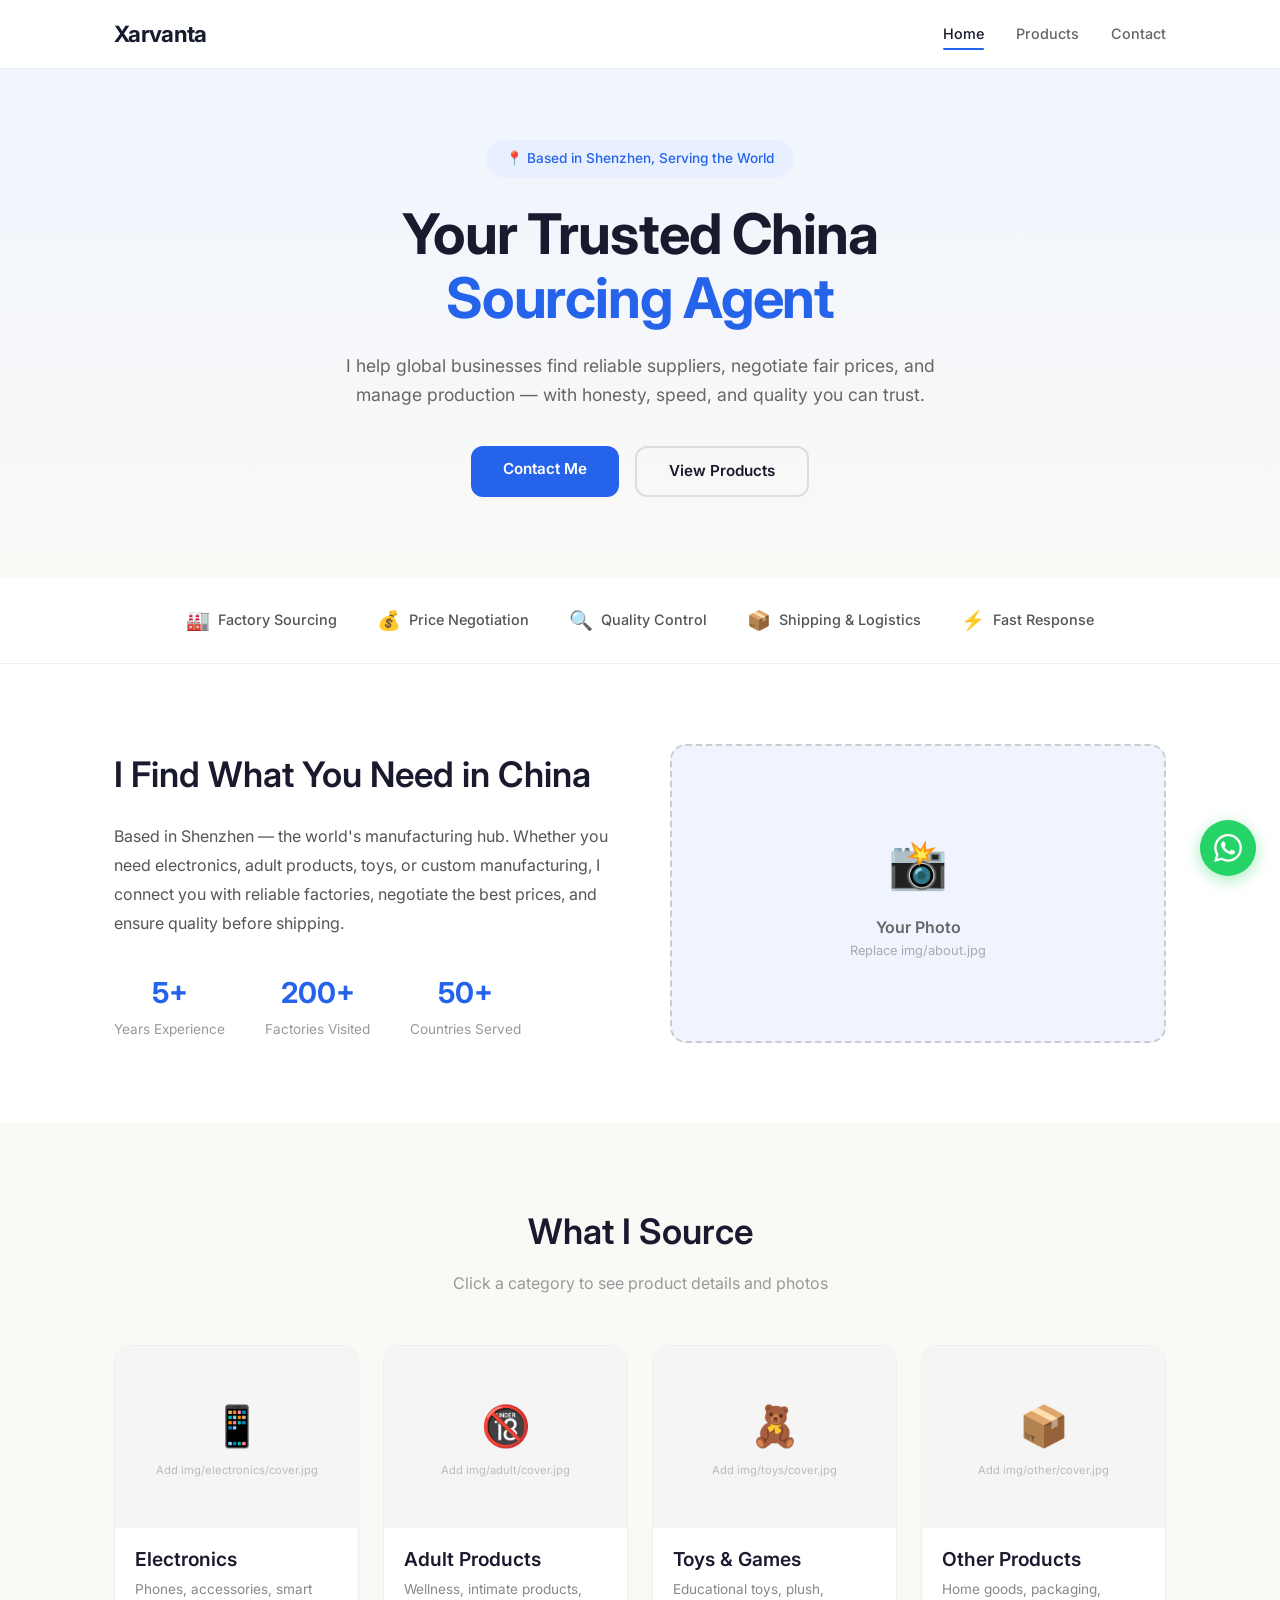
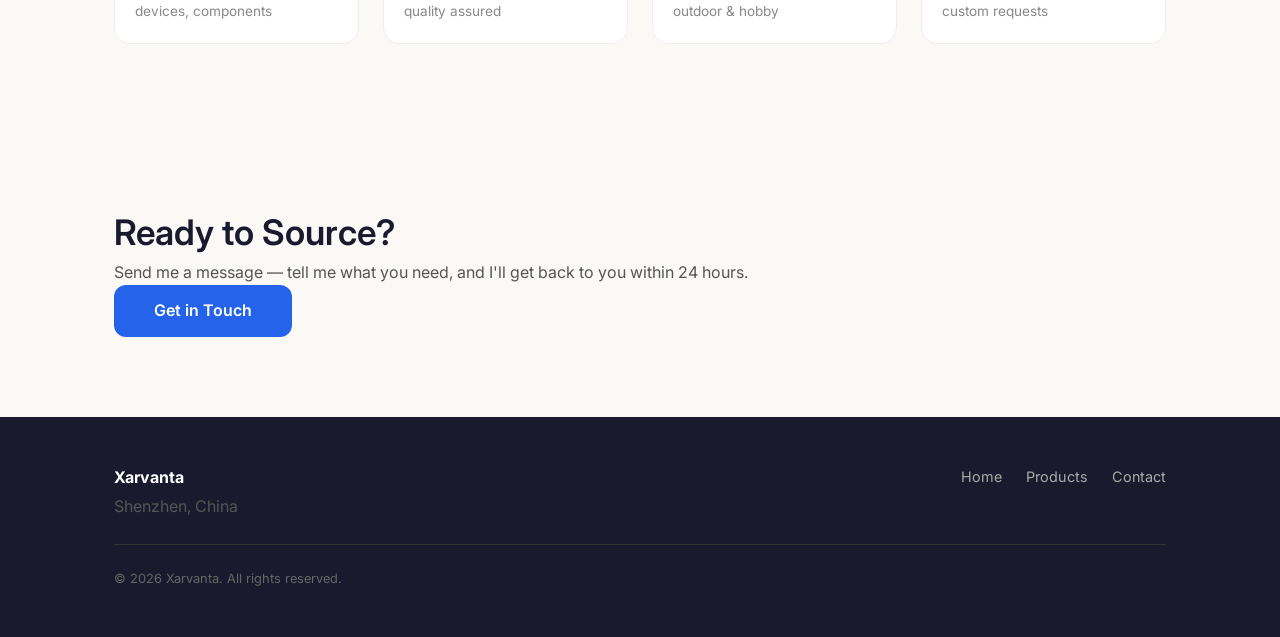
==== xarvanta-site/index.html @ 3a354d9e "Add files via upload" ====
<!DOCTYPE html>
<html lang="en">
<head>
  <meta charset="UTF-8" />
  <meta name="viewport" content="width=device-width, initial-scale=1.0" />
  <title>Xarvanta — China Sourcing Agent | Shenzhen</title>
  <meta name="description" content="Xarvanta — Your China sourcing agent based in Shenzhen. Find reliable suppliers, factories, and products worldwide. Electronics, adult products, toys & more." />
  <link rel="preconnect" href="https://fonts.googleapis.com" />
  <link rel="preconnect" href="https://fonts.gstatic.com" crossorigin />
  <link href="https://fonts.googleapis.com/css2?family=Inter:opsz,wght@14..32,300..700&display=swap" rel="stylesheet" />
  <link rel="stylesheet" href="css/style.css" />
  <link rel="icon" href="data:image/svg+xml,<svg xmlns='http://www.w3.org/2000/svg' viewBox='0 0 100 100'><text y='.9em' font-size='90'>🌏</text></svg>" />
</head>
<body>

  <!-- ========== NAVIGATION ========== -->
  <nav class="nav">
    <div class="container nav-inner">
      <a href="#" class="logo" data-page="home">Xarvanta</a>
      <div class="nav-links">
        <a href="#" data-page="home" class="active">Home</a>
        <a href="#" data-page="products">Products</a>
        <a href="#" data-page="contact">Contact</a>
      </div>
      <button class="hamburger" aria-label="Menu">
        <span></span><span></span><span></span>
      </button>
    </div>
  </nav>

  <!-- ========== PAGE: HOME ========== -->
  <section id="page-home" class="page active">

    <!-- Hero -->
    <section class="hero">
      <div class="container">
        <div class="hero-badge">📍 Based in Shenzhen, Serving the World</div>
        <h1>Your Trusted China<br /><span class="highlight">Sourcing Agent</span></h1>
        <p class="hero-sub">
          I help global businesses find reliable suppliers, negotiate fair prices, and manage production — with honesty, speed, and quality you can trust.
        </p>
        <div class="hero-cta">
          <a href="#" class="btn btn-primary" data-page="contact">Contact Me</a>
          <a href="#" class="btn btn-outline" data-page="products">View Products</a>
        </div>
      </div>
    </section>

    <!-- Trust Bar -->
    <section class="trust-bar">
      <div class="container">
        <div class="trust-item"><span class="trust-icon">🏭</span> Factory Sourcing</div>
        <div class="trust-item"><span class="trust-icon">💰</span> Price Negotiation</div>
        <div class="trust-item"><span class="trust-icon">🔍</span> Quality Control</div>
        <div class="trust-item"><span class="trust-icon">📦</span> Shipping & Logistics</div>
        <div class="trust-item"><span class="trust-icon">⚡</span> Fast Response</div>
      </div>
    </section>

    <!-- About -->
    <section class="section about-section">
      <div class="container">
        <div class="about-grid">
          <div class="about-text">
            <h2>I Find What You Need in China</h2>
            <p>Based in Shenzhen — the world's manufacturing hub. Whether you need electronics, adult products, toys, or custom manufacturing, I connect you with reliable factories, negotiate the best prices, and ensure quality before shipping.</p>
            <div class="about-stats">
              <div class="about-stat"><span class="stat-num">5+</span><span class="stat-label">Years Experience</span></div>
              <div class="about-stat"><span class="stat-num">200+</span><span class="stat-label">Factories Visited</span></div>
              <div class="about-stat"><span class="stat-num">50+</span><span class="stat-label">Countries Served</span></div>
            </div>
          </div>
          <div class="about-img">
            <div class="about-img-placeholder" id="about-photo">
              <span>📸</span>
              <p>Your Photo</p>
              <small>Replace img/about.jpg</small>
            </div>
          </div>
        </div>
      </div>
    </section>

    <!-- Home Products Preview -->
    <section class="section preview-section">
      <div class="container">
        <h2 class="section-title">What I Source</h2>
        <p class="section-sub">Click a category to see product details and photos</p>
        <div class="product-grid">
          <a href="#" class="product-card" data-product="electronics" data-page="product-detail">
            <div class="product-card-img">
              <img src="img/electronics/cover.jpg" alt="Electronics" class="product-photo" onerror="this.style.display='none';this.nextElementSibling.style.display='flex'">
              <div class="product-emoji-fallback"><span>📱</span><small>Add img/electronics/cover.jpg</small></div>
            </div>
            <h3>Electronics</h3>
            <p>Phones, accessories, smart devices, components</p>
          </a>
          <a href="#" class="product-card" data-product="adult" data-page="product-detail">
            <div class="product-card-img">
              <img src="img/adult/cover.jpg" alt="Adult Products" class="product-photo" onerror="this.style.display='none';this.nextElementSibling.style.display='flex'">
              <div class="product-emoji-fallback"><span>🔞</span><small>Add img/adult/cover.jpg</small></div>
            </div>
            <h3>Adult Products</h3>
            <p>Wellness, intimate products, quality assured</p>
          </a>
          <a href="#" class="product-card" data-product="toys" data-page="product-detail">
            <div class="product-card-img">
              <img src="img/toys/cover.jpg" alt="Toys & Games" class="product-photo" onerror="this.style.display='none';this.nextElementSibling.style.display='flex'">
              <div class="product-emoji-fallback"><span>🧸</span><small>Add img/toys/cover.jpg</small></div>
            </div>
            <h3>Toys &amp; Games</h3>
            <p>Educational toys, plush, outdoor &amp; hobby</p>
          </a>
          <a href="#" class="product-card" data-product="other" data-page="product-detail">
            <div class="product-card-img">
              <img src="img/other/cover.jpg" alt="Other Products" class="product-photo" onerror="this.style.display='none';this.nextElementSibling.style.display='flex'">
              <div class="product-emoji-fallback"><span>📦</span><small>Add img/other/cover.jpg</small></div>
            </div>
            <h3>Other Products</h3>
            <p>Home goods, packaging, custom requests</p>
          </a>
        </div>
      </div>
    </section>

    <!-- CTA -->
    <section class="section cta-section">
      <div class="container">
        <h2>Ready to Source?</h2>
        <p>Send me a message — tell me what you need, and I'll get back to you within 24 hours.</p>
        <a href="#" class="btn btn-primary btn-lg" data-page="contact">Get in Touch</a>
      </div>
    </section>

  </section>

  <!-- ========== PAGE: PRODUCTS ========== -->
  <section id="page-products" class="page">
    <div class="container" style="padding-top:120px;">
      <h1 class="page-title">Product Categories</h1>
      <p class="page-sub">Click any category to browse products and photos</p>
      <div class="product-grid product-grid-full">
        <a href="#" class="product-card" data-product="electronics" data-page="product-detail">
          <div class="product-card-img">
            <img src="img/electronics/cover.jpg" alt="Electronics" class="product-photo" onerror="this.style.display='none';this.nextElementSibling.style.display='flex'">
            <div class="product-emoji-fallback"><span>📱</span><small>Add img/electronics/cover.jpg</small></div>
          </div>
          <h3>Electronics</h3>
          <p>Smartphones, accessories, earphones, chargers, smart home devices, PC components — Shenzhen's specialty.</p>
        </a>
        <a href="#" class="product-card" data-product="adult" data-page="product-detail">
          <div class="product-card-img">
            <img src="img/adult/cover.jpg" alt="Adult Products" class="product-photo" onerror="this.style.display='none';this.nextElementSibling.style.display='flex'">
            <div class="product-emoji-fallback"><span>🔞</span><small>Add img/adult/cover.jpg</small></div>
          </div>
          <h3>Adult Products</h3>
          <p>Adult wellness, intimate products, accessories. Discreet sourcing with quality materials.</p>
        </a>
        <a href="#" class="product-card" data-product="toys" data-page="product-detail">
          <div class="product-card-img">
            <img src="img/toys/cover.jpg" alt="Toys & Games" class="product-photo" onerror="this.style.display='none';this.nextElementSibling.style.display='flex'">
            <div class="product-emoji-fallback"><span>🧸</span><small>Add img/toys/cover.jpg</small></div>
          </div>
          <h3>Toys &amp; Games</h3>
          <p>Educational toys, plush, RC toys, board games, outdoor games.</p>
        </a>
        <a href="#" class="product-card" data-product="other" data-page="product-detail">
          <div class="product-card-img">
            <img src="img/other/cover.jpg" alt="Other Products" class="product-photo" onerror="this.style.display='none';this.nextElementSibling.style.display='flex'">
            <div class="product-emoji-fallback"><span>📦</span><small>Add img/other/cover.jpg</small></div>
          </div>
          <h3>Other Products</h3>
          <p>Home goods, packaging, promotional items, custom manufacturing.</p>
        </a>
      </div>
    </div>
  </section>

  <!-- ========== PAGE: PRODUCT DETAIL ========== -->
  <section id="page-product-detail" class="page">
    <div class="container" style="padding-top:120px;">
      <a href="#" class="back-link" data-page="products">← Back to Categories</a>
      <div id="product-detail-content"></div>
    </div>
  </section>

  <!-- ========== PAGE: CONTACT ========== -->
  <section id="page-contact" class="page">
    <div class="container" style="padding-top:120px;">
      <h1 class="page-title">Contact Me</h1>
      <p class="page-sub">Let's talk about your sourcing needs. I respond within a few hours.</p>

      <div class="contact-layout">
        <div class="contact-sidebar">
          <div class="contact-card">
            <h3>My Contact</h3>
            <div class="contact-item">
              <span class="c-label">📧 Email</span>
              <a href="mailto:trade@xarvanta.com" class="c-value">trade@xarvanta.com</a>
            </div>
            <div class="contact-item">
              <span class="c-label">💬 WhatsApp</span>
              <a href="https://wa.me/85255894516" target="_blank" class="c-value">+852 5589 4516</a>
            </div>
            <div class="contact-item">
              <span class="c-label">💬 WeChat</span>
              <span class="c-value">xarvanta</span>
            </div>
            <div class="contact-item">
              <span class="c-label">📍 Location</span>
              <span class="c-value">Shenzhen, China</span>
            </div>
            <div class="contact-buttons">
              <a href="https://wa.me/85255894516" target="_blank" class="btn btn-whatsapp">💬 WhatsApp Me</a>
              <a href="mailto:trade@xarvanta.com" class="btn btn-outline">📧 Send Email</a>
            </div>
          </div>
        </div>

        <div class="contact-form-wrap">
          <h3>Send Me a Message</h3>
          <form id="contact-form" class="contact-form" action="https://formspree.io/f/your-form-id" method="POST">
            <input type="text" name="name" placeholder="Your Name *" required />
            <input type="email" name="email" placeholder="Your Email *" required />
            <input type="text" name="phone" placeholder="Phone / WhatsApp (optional)" />
            <input type="text" name="company" placeholder="Company (optional)" />
            <select name="category">
              <option value="">I'm looking for...</option>
              <option>Electronics</option>
              <option>Adult Products</option>
              <option>Toys &amp; Games</option>
              <option>Other Products</option>
              <option>General Sourcing</option>
            </select>
            <textarea name="message" rows="5" placeholder="Describe what you need — product, quantity, target price, any specific requirements... *" required></textarea>
            <button type="submit" class="btn btn-primary btn-submit">Send Message</button>
          </form>
          <p class="form-note">* Required fields. I'll get back to you within 24 hours.</p>
        </div>
      </div>
    </div>
  </section>

  <!-- ========== WHATSAPP FLOAT ========== -->
  <a href="https://wa.me/85255894516" target="_blank" class="whatsapp-float" aria-label="Chat on WhatsApp">
    <svg viewBox="0 0 24 24" width="28" height="28" fill="white">
      <path d="M17.472 14.382c-.297-.149-1.758-.867-2.03-.967-.273-.099-.471-.148-.67.15-.197.297-.767.966-.94 1.164-.173.199-.347.223-.644.075-.297-.15-1.255-.463-2.39-1.475-.883-.788-1.48-1.761-1.653-2.059-.173-.297-.018-.458.13-.606.134-.133.298-.347.446-.52.149-.174.198-.298.298-.497.099-.198.05-.371-.025-.52-.075-.149-.669-1.612-.916-2.207-.242-.579-.487-.5-.669-.51-.173-.008-.371-.01-.57-.01-.198 0-.52.074-.792.372-.272.297-1.04 1.016-1.04 2.479 0 1.462 1.065 2.875 1.213 3.074.149.198 2.096 3.2 5.077 4.487.709.306 1.262.489 1.694.625.712.227 1.36.195 1.871.118.571-.085 1.758-.719 2.006-1.413.248-.694.248-1.289.173-1.413-.074-.124-.272-.198-.57-.347m-5.421 7.403h-.004a9.87 9.87 0 01-5.031-1.378l-.361-.214-3.741.982.998-3.648-.235-.374a9.86 9.86 0 01-1.51-5.26c.001-5.45 4.436-9.884 9.888-9.884 2.64 0 5.122 1.03 6.988 2.898a9.825 9.825 0 012.893 6.994c-.003 5.45-4.437 9.884-9.885 9.884m8.413-18.297A11.815 11.815 0 0012.05 0C5.495 0 .16 5.335.157 11.892c0 2.096.547 4.142 1.588 5.945L.057 24l6.305-1.654a11.882 11.882 0 005.683 1.448h.005c6.554 0 11.89-5.335 11.893-11.893a11.821 11.821 0 00-3.48-8.413z"/>
    </svg>
  </a>

  <!-- ========== FOOTER ========== -->
  <footer class="footer">
    <div class="container">
      <div class="footer-inner">
        <div>
          <h4>Xarvanta</h4>
          <p>Shenzhen, China</p>
        </div>
        <div class="footer-links">
          <a href="#" data-page="home">Home</a>
          <a href="#" data-page="products">Products</a>
          <a href="#" data-page="contact">Contact</a>
        </div>
      </div>
      <p class="footer-copy">&copy; 2026 Xarvanta. All rights reserved.</p>
    </div>
  </footer>

  <script src="js/products.js"></script>
  <script src="js/app.js"></script>
</body>
</html>
---- xarvanta-site/css/style.css ----
/* ========== Reset & Base ========== */
*, *::before, *::after { box-sizing: border-box; margin: 0; padding: 0; }
html { scroll-behavior: smooth; }
body {
  font-family: 'Inter', -apple-system, BlinkMacSystemFont, sans-serif;
  color: #1a1a2e;
  background: #faf9f6;
  line-height: 1.6;
  -webkit-font-smoothing: antialiased;
}
img { max-width: 100%; display: block; }
a { text-decoration: none; color: inherit; }
.container { max-width: 1100px; margin: 0 auto; padding: 0 24px; }

/* ========== Typography ========== */
h1 { font-size: clamp(2.2rem, 5vw, 3.5rem); font-weight: 700; line-height: 1.15; letter-spacing: -0.02em; }
h2 { font-size: clamp(1.6rem, 3vw, 2.2rem); font-weight: 600; }
h3 { font-size: 1.2rem; font-weight: 600; }
p { color: #555; }
.highlight { color: #2563eb; }

/* ========== Navigation ========== */
.nav {
  position: fixed; top: 0; left: 0; right: 0; z-index: 100;
  background: rgba(255,255,255,0.92);
  backdrop-filter: blur(12px);
  -webkit-backdrop-filter: blur(12px);
  border-bottom: 1px solid #eee;
}
.nav-inner {
  display: flex; align-items: center; justify-content: space-between;
  height: 68px;
}
.logo { font-weight: 700; font-size: 1.4rem; letter-spacing: -0.03em; }
.nav-links { display: flex; gap: 32px; }
.nav-links a {
  font-size: 0.9rem; font-weight: 500; color: #666;
  transition: color 0.2s; position: relative;
}
.nav-links a:hover, .nav-links a.active { color: #1a1a2e; }
.nav-links a.active::after {
  content: ''; position: absolute; bottom: -4px; left: 0; right: 0;
  height: 2px; background: #2563eb; border-radius: 2px;
}
.hamburger {
  display: none; flex-direction: column; gap: 5px;
  background: none; border: none; cursor: pointer; padding: 4px;
}
.hamburger span { display: block; width: 24px; height: 2px; background: #1a1a2e; border-radius: 2px; }

/* ========== Page System ========== */
.page { display: none; }
.page.active { display: block; }

/* ========== Hero ========== */
.hero {
  padding: 140px 0 80px;
  text-align: center;
  background: linear-gradient(180deg, #eef4ff 0%, #faf9f6 100%);
}
.hero-badge {
  display: inline-block;
  background: #e8f0ff; color: #2563eb;
  font-size: 0.85rem; font-weight: 500;
  padding: 8px 20px; border-radius: 100px;
  margin-bottom: 24px;
}
.hero h1 { margin-bottom: 20px; }
.hero-sub {
  font-size: 1.1rem; max-width: 600px; margin: 0 auto 36px;
  color: #666; line-height: 1.7;
}
.hero-cta { display: flex; gap: 16px; justify-content: center; flex-wrap: wrap; }

/* ========== Buttons ========== */
.btn {
  display: inline-block; padding: 14px 32px; border-radius: 12px;
  font-size: 0.95rem; font-weight: 600;
  transition: all 0.2s; cursor: pointer; border: none; text-align: center;
  line-height: 1.2;
}
.btn-primary { background: #2563eb; color: #fff; }
.btn-primary:hover { background: #1d4ed8; transform: translateY(-1px); box-shadow: 0 4px 16px rgba(37,99,235,0.3); }
.btn-outline { background: transparent; color: #1a1a2e; border: 2px solid #ddd; }
.btn-outline:hover { border-color: #2563eb; color: #2563eb; }
.btn-lg { padding: 16px 40px; font-size: 1rem; }
.btn-whatsapp { background: #25D366; color: #fff; }
.btn-whatsapp:hover { background: #1ebe5a; transform: translateY(-1px); box-shadow: 0 4px 16px rgba(37,211,102,0.3); }

/* ========== Trust Bar ========== */
.trust-bar { padding: 28px 0; background: #fff; border-bottom: 1px solid #eee; }
.trust-bar .container { display: flex; justify-content: center; gap: 40px; flex-wrap: wrap; }
.trust-item { display: flex; align-items: center; gap: 8px; font-size: 0.9rem; font-weight: 500; color: #555; }
.trust-icon { font-size: 1.2rem; }

/* ========== Sections ========== */
.section { padding: 80px 0; }
.section-title { text-align: center; margin-bottom: 12px; }
.section-sub { text-align: center; color: #999; margin-bottom: 48px; }
.page-title { font-size: clamp(2rem, 4vw, 2.8rem); margin-bottom: 12px; }
.page-sub { color: #666; font-size: 1.1rem; margin-bottom: 48px; }

/* ========== About Section ========== */
.about-section { background: #fff; }
.about-grid { display: grid; grid-template-columns: 1fr 1fr; gap: 60px; align-items: center; }
.about-text h2 { margin-bottom: 20px; }
.about-text p { margin-bottom: 32px; color: #555; line-height: 1.8; }
.about-stats { display: flex; gap: 40px; }
.about-stat { text-align: center; }
.stat-num { display: block; font-size: 1.8rem; font-weight: 700; color: #2563eb; }
.stat-label { font-size: 0.85rem; color: #999; }
.about-img-placeholder {
  background: #f0f4ff; border-radius: 16px;
  display: flex; flex-direction: column; align-items: center; justify-content: center;
  padding: 80px 40px; text-align: center; border: 2px dashed #ccc;
}
.about-img-placeholder span { font-size: 48px; margin-bottom: 12px; }
.about-img-placeholder p { font-weight: 600; color: #666; }
.about-img-placeholder small { color: #aaa; font-size: 0.8rem; }

/* ========== Product Grid ========== */
.product-grid { display: grid; grid-template-columns: repeat(4, 1fr); gap: 24px; }
.product-card {
  background: #fff; border-radius: 16px; overflow: hidden;
  border: 1px solid #eee;
  transition: transform 0.2s, box-shadow 0.2s;
  display: block; cursor: pointer;
}
.product-card:hover { transform: translateY(-4px); box-shadow: 0 8px 32px rgba(0,0,0,0.07); }
.product-card-img {
  aspect-ratio: 4/3; display: flex; align-items: center; justify-content: center;
  position: relative; overflow: hidden; background: #f5f5f5;
}
.product-card-img img.product-photo {
  width: 100%; height: 100%; object-fit: cover; position: absolute; inset: 0;
}
.product-emoji-fallback {
  display: flex; flex-direction: column; align-items: center; gap: 4px; text-align: center;
}
.product-emoji-fallback span { font-size: 40px; }
.product-emoji-fallback small { color: #bbb; font-size: 0.7rem; }
.product-card h3 { padding: 16px 20px 4px; }
.product-card p { padding: 0 20px 20px; font-size: 0.85rem; color: #888; }

/* ========== Product Detail ========== */
.product-detail { display: grid; grid-template-columns: 1fr 1fr; gap: 48px; margin-top: 24px; }
.back-link { display: inline-block; color: #2563eb; font-size: 0.95rem; margin-bottom: 16px; }
.back-link:hover { text-decoration: underline; }

/* Gallery */
.gallery-container { width: 100%; }
.gallery-main {
  position: relative; border-radius: 16px; overflow: hidden;
  background: #f5f5f5; aspect-ratio: 4/3;
}
.gallery-main img#gallery-img {
  width: 100%; height: 100%; object-fit: cover;
  transition: opacity 0.3s;
}
.gallery-nav {
  position: absolute; top: 50%; transform: translateY(-50%);
  background: rgba(255,255,255,0.9); border: none;
  width: 44px; height: 44px; border-radius: 50%;
  font-size: 1.8rem; cursor: pointer; color: #333;
  display: flex; align-items: center; justify-content: center;
  transition: all 0.2s; z-index: 2; box-shadow: 0 2px 8px rgba(0,0,0,0.15);
}
.gallery-nav:hover { background: #fff; transform: translateY(-50%) scale(1.1); }
.gallery-prev { left: 12px; }
.gallery-next { right: 12px; }
.gallery-dots { display: flex; gap: 8px; justify-content: center; margin-top: 16px; }
.gallery-dot {
  width: 10px; height: 10px; border-radius: 50%;
  background: #ddd; cursor: pointer; transition: all 0.2s;
}
.gallery-dot.active { background: #2563eb; transform: scale(1.3); }
.gallery-placeholder {
  display: flex; flex-direction: column; align-items: center; justify-content: center;
  height: 100%; gap: 8px;
}
.gallery-placeholder span { font-size: 48px; }
.gallery-placeholder p { color: #999; font-weight: 500; }
.gallery-placeholder small { color: #bbb; font-size: 0.8rem; }
.gallery-placeholder code { background: #eee; padding: 2px 8px; border-radius: 4px; }

/* Detail Info */
.product-detail-info { display: flex; flex-direction: column; justify-content: center; }
.product-detail-info h2 { font-size: 1.8rem; margin-bottom: 16px; }
.pd-desc { line-height: 1.8; margin-bottom: 20px; }
.product-detail-info h4 { margin-bottom: 12px; font-size: 1rem; color: #333; }
.pd-features {
  list-style: none; display: grid; grid-template-columns: 1fr 1fr; gap: 8px; margin-bottom: 32px;
}
.pd-features li { font-size: 0.9rem; color: #555; padding-left: 20px; position: relative; }
.pd-features li::before { content: '✅'; position: absolute; left: 0; }
.pd-cta { background: #f0f4ff; padding: 20px; border-radius: 12px; }
.pd-cta p { margin-bottom: 16px; font-weight: 500; color: #333; }
.pd-cta .btn { margin-right: 12px; margin-bottom: 8px; }

/* ========== Contact ========== */
.contact-layout { display: grid; grid-template-columns: 1fr 1.5fr; gap: 48px; align-items: start; }
.contact-card {
  background: #fff; border: 1px solid #eee; border-radius: 16px;
  padding: 32px; position: sticky; top: 100px;
}
.contact-card h3 { margin-bottom: 24px; }
.contact-item { margin-bottom: 20px; }
.c-label { display: block; font-size: 0.8rem; color: #999; text-transform: uppercase; letter-spacing: 0.05em; margin-bottom: 4px; }
.c-value { font-size: 1.05rem; font-weight: 500; color: #1a1a2e; }
.c-value a { color: #2563eb; }
.c-value a:hover { text-decoration: underline; }
.contact-buttons { display: flex; flex-direction: column; gap: 10px; margin-top: 8px; }
.contact-buttons .btn { padding: 12px 24px; font-size: 0.9rem; }
.contact-form-wrap h3 { margin-bottom: 24px; }
.contact-form { display: flex; flex-direction: column; gap: 14px; }
.contact-form input, .contact-form select, .contact-form textarea {
  width: 100%; padding: 14px 16px; border: 1px solid #ddd; border-radius: 12px;
  font-family: inherit; font-size: 0.95rem;
  background: #fff; transition: border-color 0.2s;
}
.contact-form input:focus, .contact-form select:focus, .contact-form textarea:focus {
  outline: none; border-color: #2563eb;
}
.btn-submit { width: 100%; }
.form-note { font-size: 0.8rem; color: #aaa; margin-top: 8px; }

/* ========== WhatsApp Float ========== */
.whatsapp-float {
  position: fixed; bottom: 24px; right: 24px; z-index: 999;
  background: #25D366; width: 56px; height: 56px; border-radius: 50%;
  display: flex; align-items: center; justify-content: center;
  box-shadow: 0 4px 16px rgba(37,211,102,0.4);
  transition: transform 0.2s, box-shadow 0.2s;
}
.whatsapp-float:hover { transform: scale(1.1); box-shadow: 0 6px 24px rgba(37,211,102,0.5); }

/* ========== Footer ========== */
.footer { padding: 48px 0; background: #1a1a2e; color: #aaa; }
.footer-inner { display: flex; justify-content: space-between; align-items: flex-start; margin-bottom: 24px; }
.footer h4 { color: #fff; margin-bottom: 4px; }
.footer-links { display: flex; gap: 24px; }
.footer-links a { color: #aaa; font-size: 0.9rem; transition: color 0.2s; }
.footer-links a:hover { color: #fff; }
.footer-copy { font-size: 0.8rem; color: #666; border-top: 1px solid #333; padding-top: 24px; }

/* ========== Responsive ========== */
@media (max-width: 768px) {
  .nav-links {
    display: none; position: absolute; top: 68px; left: 0; right: 0;
    background: #fff; flex-direction: column; padding: 16px 24px;
    gap: 16px; border-bottom: 1px solid #eee;
    box-shadow: 0 4px 20px rgba(0,0,0,0.06);
  }
  .nav-links.open { display: flex; }
  .hamburger { display: flex; }
  .hero { padding: 100px 0 60px; }
  .section { padding: 48px 0; }
  .about-grid { grid-template-columns: 1fr; gap: 32px; }
  .about-stats { justify-content: center; }
  .product-grid { grid-template-columns: 1fr 1fr; }
  .product-detail { grid-template-columns: 1fr; }
  .contact-layout { grid-template-columns: 1fr; }
  .contact-card { position: static; }
  .pd-features { grid-template-columns: 1fr; }
  .trust-bar .container { gap: 16px; }
}
@media (max-width: 480px) {
  .product-grid { grid-template-columns: 1fr; }
  .about-stats { flex-direction: column; gap: 16px; }
  .contact-buttons .btn { width: 100%; }
}
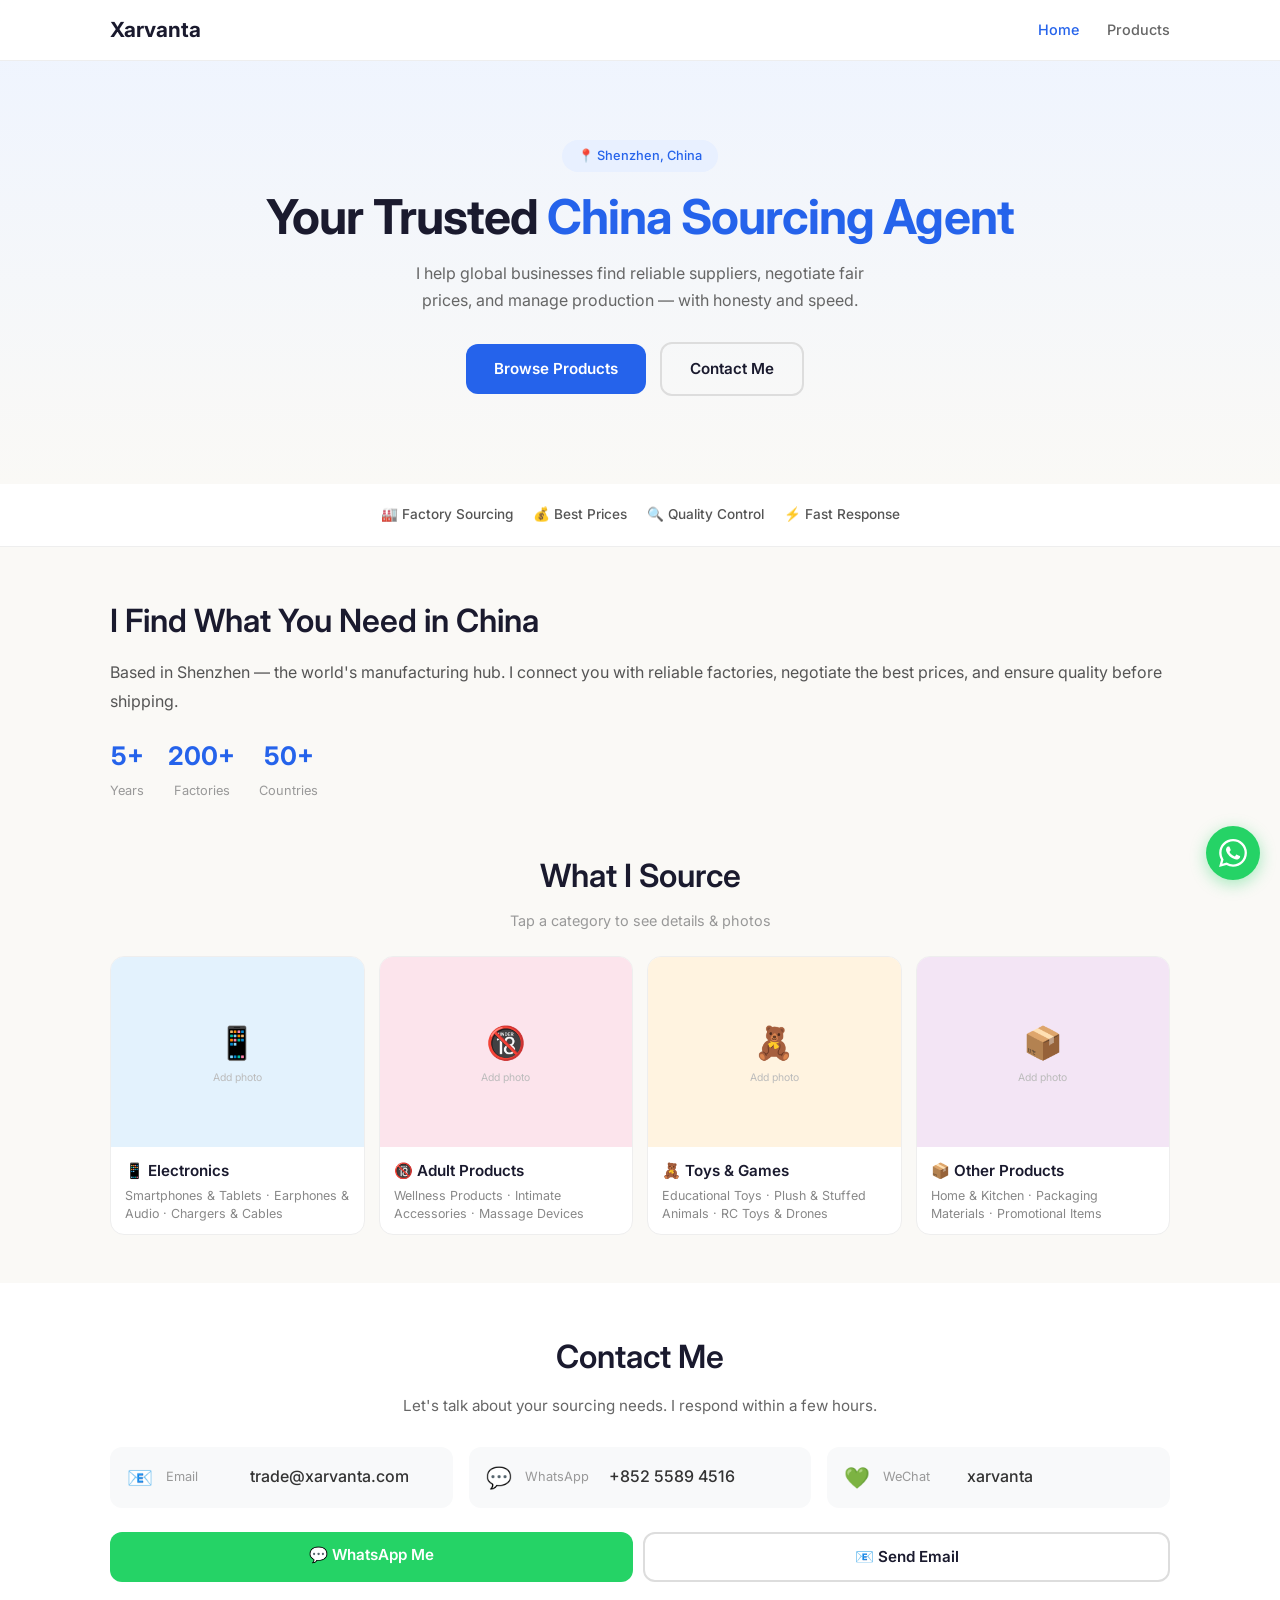
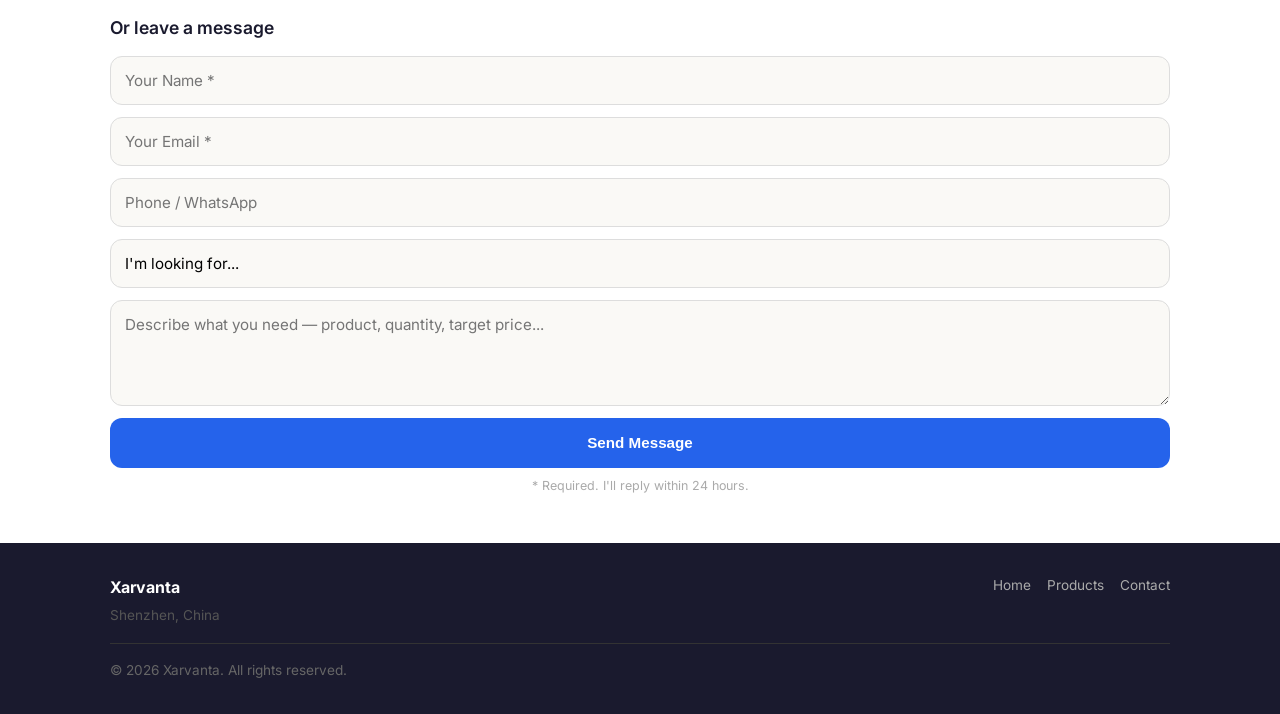
==== commit 73d9ee87: "Add files via upload" ====
--- a/xarvanta-site/index.html
+++ b/xarvanta-site/index.html
@@ -2,27 +2,32 @@
 <html lang="en">
 <head>
   <meta charset="UTF-8" />
-  <meta name="viewport" content="width=device-width, initial-scale=1.0" />
+  <meta name="viewport" content="width=device-width, initial-scale=1.0, maximum-scale=1.0, user-scalable=no" />
   <title>Xarvanta — China Sourcing Agent | Shenzhen</title>
-  <meta name="description" content="Xarvanta — Your China sourcing agent based in Shenzhen. Find reliable suppliers, factories, and products worldwide. Electronics, adult products, toys & more." />
+  <meta name="description" content="Xarvanta — Your China sourcing agent based in Shenzhen. Find reliable suppliers, factories, and products worldwide." />
   <link rel="preconnect" href="https://fonts.googleapis.com" />
   <link rel="preconnect" href="https://fonts.gstatic.com" crossorigin />
-  <link href="https://fonts.googleapis.com/css2?family=Inter:opsz,wght@14..32,300..700&display=swap" rel="stylesheet" />
+  <link href="https://fonts.googleapis.com/css2?family=Inter:opsz,wght@14..32,400..700&display=swap" rel="stylesheet" />
   <link rel="stylesheet" href="css/style.css" />
-  <link rel="icon" href="data:image/svg+xml,<svg xmlns='http://www.w3.org/2000/svg' viewBox='0 0 100 100'><text y='.9em' font-size='90'>🌏</text></svg>" />
+  <style>
+    /* Quick mobile fixes */
+    .product-card-img img.product-photo { width:100%; height:100%; object-fit:cover; position:absolute; inset:0; }
+    .gallery-main img#gallery-img { width:100%; height:100%; object-fit:contain; background:#f5f5f5; }
+    .contact-section .btn, .contact-buttons .btn { -webkit-tap-highlight-color:transparent; }
+    .whatsapp-float { -webkit-tap-highlight-color:transparent; }
+  </style>
 </head>
 <body>
 
   <!-- ========== NAVIGATION ========== -->
-  <nav class="nav">
+  <nav class="nav" id="navbar">
     <div class="container nav-inner">
       <a href="#" class="logo" data-page="home">Xarvanta</a>
-      <div class="nav-links">
+      <div class="nav-links" id="navLinks">
         <a href="#" data-page="home" class="active">Home</a>
         <a href="#" data-page="products">Products</a>
-        <a href="#" data-page="contact">Contact</a>
       </div>
-      <button class="hamburger" aria-label="Menu">
+      <button class="hamburger" id="hamburger" aria-label="Menu">
         <span></span><span></span><span></span>
       </button>
     </div>
@@ -34,196 +39,85 @@
     <!-- Hero -->
     <section class="hero">
       <div class="container">
-        <div class="hero-badge">📍 Based in Shenzhen, Serving the World</div>
-        <h1>Your Trusted China<br /><span class="highlight">Sourcing Agent</span></h1>
+        <div class="hero-badge">📍 Shenzhen, China</div>
+        <h1>Your Trusted <span class="highlight">China Sourcing Agent</span></h1>
         <p class="hero-sub">
-          I help global businesses find reliable suppliers, negotiate fair prices, and manage production — with honesty, speed, and quality you can trust.
+          I help global businesses find reliable suppliers, negotiate fair prices, and manage production — with honesty and speed.
         </p>
-        <div class="hero-cta">
-          <a href="#" class="btn btn-primary" data-page="contact">Contact Me</a>
-          <a href="#" class="btn btn-outline" data-page="products">View Products</a>
-        </div>
+        <a href="#" class="btn btn-primary btn-lg" data-page="products">Browse Products</a>
+        <a href="#contact-section" class="btn btn-outline btn-lg" onclick="document.getElementById('contact-section').scrollIntoView({behavior:'smooth'})">Contact Me</a>
       </div>
     </section>
 
     <!-- Trust Bar -->
     <section class="trust-bar">
       <div class="container">
-        <div class="trust-item"><span class="trust-icon">🏭</span> Factory Sourcing</div>
-        <div class="trust-item"><span class="trust-icon">💰</span> Price Negotiation</div>
-        <div class="trust-item"><span class="trust-icon">🔍</span> Quality Control</div>
-        <div class="trust-item"><span class="trust-icon">📦</span> Shipping & Logistics</div>
-        <div class="trust-item"><span class="trust-icon">⚡</span> Fast Response</div>
+        <span class="trust-item">🏭 Factory Sourcing</span>
+        <span class="trust-item">💰 Best Prices</span>
+        <span class="trust-item">🔍 Quality Control</span>
+        <span class="trust-item">⚡ Fast Response</span>
       </div>
     </section>
 
     <!-- About -->
     <section class="section about-section">
       <div class="container">
-        <div class="about-grid">
-          <div class="about-text">
-            <h2>I Find What You Need in China</h2>
-            <p>Based in Shenzhen — the world's manufacturing hub. Whether you need electronics, adult products, toys, or custom manufacturing, I connect you with reliable factories, negotiate the best prices, and ensure quality before shipping.</p>
-            <div class="about-stats">
-              <div class="about-stat"><span class="stat-num">5+</span><span class="stat-label">Years Experience</span></div>
-              <div class="about-stat"><span class="stat-num">200+</span><span class="stat-label">Factories Visited</span></div>
-              <div class="about-stat"><span class="stat-num">50+</span><span class="stat-label">Countries Served</span></div>
-            </div>
-          </div>
-          <div class="about-img">
-            <div class="about-img-placeholder" id="about-photo">
-              <span>📸</span>
-              <p>Your Photo</p>
-              <small>Replace img/about.jpg</small>
-            </div>
-          </div>
+        <h2>I Find What You Need in China</h2>
+        <p>Based in Shenzhen — the world's manufacturing hub. I connect you with reliable factories, negotiate the best prices, and ensure quality before shipping.</p>
+        <div class="about-stats">
+          <div class="about-stat"><span class="stat-num">5+</span><span>Years</span></div>
+          <div class="about-stat"><span class="stat-num">200+</span><span>Factories</span></div>
+          <div class="about-stat"><span class="stat-num">50+</span><span>Countries</span></div>
         </div>
       </div>
     </section>
 
-    <!-- Home Products Preview -->
-    <section class="section preview-section">
+    <!-- Products Preview -->
+    <section class="section" style="padding-top:0;">
       <div class="container">
         <h2 class="section-title">What I Source</h2>
-        <p class="section-sub">Click a category to see product details and photos</p>
-        <div class="product-grid">
-          <a href="#" class="product-card" data-product="electronics" data-page="product-detail">
-            <div class="product-card-img">
-              <img src="img/electronics/cover.jpg" alt="Electronics" class="product-photo" onerror="this.style.display='none';this.nextElementSibling.style.display='flex'">
-              <div class="product-emoji-fallback"><span>📱</span><small>Add img/electronics/cover.jpg</small></div>
-            </div>
-            <h3>Electronics</h3>
-            <p>Phones, accessories, smart devices, components</p>
-          </a>
-          <a href="#" class="product-card" data-product="adult" data-page="product-detail">
-            <div class="product-card-img">
-              <img src="img/adult/cover.jpg" alt="Adult Products" class="product-photo" onerror="this.style.display='none';this.nextElementSibling.style.display='flex'">
-              <div class="product-emoji-fallback"><span>🔞</span><small>Add img/adult/cover.jpg</small></div>
-            </div>
-            <h3>Adult Products</h3>
-            <p>Wellness, intimate products, quality assured</p>
-          </a>
-          <a href="#" class="product-card" data-product="toys" data-page="product-detail">
-            <div class="product-card-img">
-              <img src="img/toys/cover.jpg" alt="Toys & Games" class="product-photo" onerror="this.style.display='none';this.nextElementSibling.style.display='flex'">
-              <div class="product-emoji-fallback"><span>🧸</span><small>Add img/toys/cover.jpg</small></div>
-            </div>
-            <h3>Toys &amp; Games</h3>
-            <p>Educational toys, plush, outdoor &amp; hobby</p>
-          </a>
-          <a href="#" class="product-card" data-product="other" data-page="product-detail">
-            <div class="product-card-img">
-              <img src="img/other/cover.jpg" alt="Other Products" class="product-photo" onerror="this.style.display='none';this.nextElementSibling.style.display='flex'">
-              <div class="product-emoji-fallback"><span>📦</span><small>Add img/other/cover.jpg</small></div>
-            </div>
-            <h3>Other Products</h3>
-            <p>Home goods, packaging, custom requests</p>
-          </a>
+        <p class="section-sub">Tap a category to see details &amp; photos</p>
+        <div class="product-grid" id="homeProducts">
+          <!-- rendered by JS -->
         </div>
       </div>
     </section>
 
-    <!-- CTA -->
-    <section class="section cta-section">
+    <!-- ========== CONTACT ON HOME PAGE ========== -->
+    <section class="contact-section" id="contact-section">
       <div class="container">
-        <h2>Ready to Source?</h2>
-        <p>Send me a message — tell me what you need, and I'll get back to you within 24 hours.</p>
-        <a href="#" class="btn btn-primary btn-lg" data-page="contact">Get in Touch</a>
-      </div>
-    </section>
+        <h2>Contact Me</h2>
+        <p class="contact-intro">Let's talk about your sourcing needs. I respond within a few hours.</p>
 
-  </section>
-
-  <!-- ========== PAGE: PRODUCTS ========== -->
-  <section id="page-products" class="page">
-    <div class="container" style="padding-top:120px;">
-      <h1 class="page-title">Product Categories</h1>
-      <p class="page-sub">Click any category to browse products and photos</p>
-      <div class="product-grid product-grid-full">
-        <a href="#" class="product-card" data-product="electronics" data-page="product-detail">
-          <div class="product-card-img">
-            <img src="img/electronics/cover.jpg" alt="Electronics" class="product-photo" onerror="this.style.display='none';this.nextElementSibling.style.display='flex'">
-            <div class="product-emoji-fallback"><span>📱</span><small>Add img/electronics/cover.jpg</small></div>
+        <div class="contact-cards">
+          <div class="contact-card-item">
+            <div class="cc-icon">📧</div>
+            <div class="cc-label">Email</div>
+            <a href="mailto:trade@xarvanta.com" class="cc-value">trade@xarvanta.com</a>
           </div>
-          <h3>Electronics</h3>
-          <p>Smartphones, accessories, earphones, chargers, smart home devices, PC components — Shenzhen's specialty.</p>
-        </a>
-        <a href="#" class="product-card" data-product="adult" data-page="product-detail">
-          <div class="product-card-img">
-            <img src="img/adult/cover.jpg" alt="Adult Products" class="product-photo" onerror="this.style.display='none';this.nextElementSibling.style.display='flex'">
-            <div class="product-emoji-fallback"><span>🔞</span><small>Add img/adult/cover.jpg</small></div>
+          <div class="contact-card-item">
+            <div class="cc-icon">💬</div>
+            <div class="cc-label">WhatsApp</div>
+            <a href="https://wa.me/85255894516" target="_blank" class="cc-value">+852 5589 4516</a>
           </div>
-          <h3>Adult Products</h3>
-          <p>Adult wellness, intimate products, accessories. Discreet sourcing with quality materials.</p>
-        </a>
-        <a href="#" class="product-card" data-product="toys" data-page="product-detail">
-          <div class="product-card-img">
-            <img src="img/toys/cover.jpg" alt="Toys & Games" class="product-photo" onerror="this.style.display='none';this.nextElementSibling.style.display='flex'">
-            <div class="product-emoji-fallback"><span>🧸</span><small>Add img/toys/cover.jpg</small></div>
-          </div>
-          <h3>Toys &amp; Games</h3>
-          <p>Educational toys, plush, RC toys, board games, outdoor games.</p>
-        </a>
-        <a href="#" class="product-card" data-product="other" data-page="product-detail">
-          <div class="product-card-img">
-            <img src="img/other/cover.jpg" alt="Other Products" class="product-photo" onerror="this.style.display='none';this.nextElementSibling.style.display='flex'">
-            <div class="product-emoji-fallback"><span>📦</span><small>Add img/other/cover.jpg</small></div>
-          </div>
-          <h3>Other Products</h3>
-          <p>Home goods, packaging, promotional items, custom manufacturing.</p>
-        </a>
-      </div>
-    </div>
-  </section>
-
-  <!-- ========== PAGE: PRODUCT DETAIL ========== -->
-  <section id="page-product-detail" class="page">
-    <div class="container" style="padding-top:120px;">
-      <a href="#" class="back-link" data-page="products">← Back to Categories</a>
-      <div id="product-detail-content"></div>
-    </div>
-  </section>
-
-  <!-- ========== PAGE: CONTACT ========== -->
-  <section id="page-contact" class="page">
-    <div class="container" style="padding-top:120px;">
-      <h1 class="page-title">Contact Me</h1>
-      <p class="page-sub">Let's talk about your sourcing needs. I respond within a few hours.</p>
-
-      <div class="contact-layout">
-        <div class="contact-sidebar">
-          <div class="contact-card">
-            <h3>My Contact</h3>
-            <div class="contact-item">
-              <span class="c-label">📧 Email</span>
-              <a href="mailto:trade@xarvanta.com" class="c-value">trade@xarvanta.com</a>
-            </div>
-            <div class="contact-item">
-              <span class="c-label">💬 WhatsApp</span>
-              <a href="https://wa.me/85255894516" target="_blank" class="c-value">+852 5589 4516</a>
-            </div>
-            <div class="contact-item">
-              <span class="c-label">💬 WeChat</span>
-              <span class="c-value">xarvanta</span>
-            </div>
-            <div class="contact-item">
-              <span class="c-label">📍 Location</span>
-              <span class="c-value">Shenzhen, China</span>
-            </div>
-            <div class="contact-buttons">
-              <a href="https://wa.me/85255894516" target="_blank" class="btn btn-whatsapp">💬 WhatsApp Me</a>
-              <a href="mailto:trade@xarvanta.com" class="btn btn-outline">📧 Send Email</a>
-            </div>
+          <div class="contact-card-item">
+            <div class="cc-icon">💚</div>
+            <div class="cc-label">WeChat</div>
+            <span class="cc-value">xarvanta</span>
           </div>
         </div>
 
+        <div class="contact-buttons">
+          <a href="https://wa.me/85255894516" target="_blank" class="btn btn-whatsapp">💬 WhatsApp Me</a>
+          <a href="mailto:trade@xarvanta.com" class="btn btn-outline">📧 Send Email</a>
+        </div>
+
         <div class="contact-form-wrap">
-          <h3>Send Me a Message</h3>
-          <form id="contact-form" class="contact-form" action="https://formspree.io/f/your-form-id" method="POST">
+          <h3>Or leave a message</h3>
+          <form id="contact-form" class="contact-form">
             <input type="text" name="name" placeholder="Your Name *" required />
             <input type="email" name="email" placeholder="Your Email *" required />
-            <input type="text" name="phone" placeholder="Phone / WhatsApp (optional)" />
-            <input type="text" name="company" placeholder="Company (optional)" />
+            <input type="text" name="phone" placeholder="Phone / WhatsApp" />
             <select name="category">
               <option value="">I'm looking for...</option>
               <option>Electronics</option>
@@ -232,12 +126,32 @@
               <option>Other Products</option>
               <option>General Sourcing</option>
             </select>
-            <textarea name="message" rows="5" placeholder="Describe what you need — product, quantity, target price, any specific requirements... *" required></textarea>
+            <textarea name="message" rows="4" placeholder="Describe what you need — product, quantity, target price..." required></textarea>
             <button type="submit" class="btn btn-primary btn-submit">Send Message</button>
           </form>
-          <p class="form-note">* Required fields. I'll get back to you within 24 hours.</p>
+          <p class="form-note">* Required. I'll reply within 24 hours.</p>
         </div>
       </div>
+    </section>
+
+  </section>
+
+  <!-- ========== PAGE: PRODUCTS ========== -->
+  <section id="page-products" class="page">
+    <div class="container" style="padding-top:96px;">
+      <h1 class="page-title">Product Categories</h1>
+      <p class="page-sub">Tap a category to see details</p>
+      <div class="product-grid" id="productsGrid">
+        <!-- rendered by JS -->
+      </div>
+    </div>
+  </section>
+
+  <!-- ========== PAGE: PRODUCT DETAIL ========== -->
+  <section id="page-product-detail" class="page">
+    <div class="container" style="padding-top:96px;">
+      <a href="#" class="back-link" data-page="products">← Back</a>
+      <div id="product-detail-content"></div>
     </div>
   </section>
 
@@ -259,7 +173,7 @@
         <div class="footer-links">
           <a href="#" data-page="home">Home</a>
           <a href="#" data-page="products">Products</a>
-          <a href="#" data-page="contact">Contact</a>
+          <a href="#contact-section" onclick="if(document.getElementById('page-home').classList.contains('active')){event.preventDefault();document.getElementById('contact-section').scrollIntoView({behavior:'smooth'});}">Contact</a>
         </div>
       </div>
       <p class="footer-copy">&copy; 2026 Xarvanta. All rights reserved.</p>
--- a/xarvanta-site/css/style.css
+++ b/xarvanta-site/css/style.css
@@ -1,271 +1,166 @@
-/* ========== Reset & Base ========== */
-*, *::before, *::after { box-sizing: border-box; margin: 0; padding: 0; }
-html { scroll-behavior: smooth; }
-body {
-  font-family: 'Inter', -apple-system, BlinkMacSystemFont, sans-serif;
-  color: #1a1a2e;
-  background: #faf9f6;
-  line-height: 1.6;
-  -webkit-font-smoothing: antialiased;
-}
-img { max-width: 100%; display: block; }
-a { text-decoration: none; color: inherit; }
-.container { max-width: 1100px; margin: 0 auto; padding: 0 24px; }
+/* ========== RESET ========== */
+*,*::before,*::after{box-sizing:border-box;margin:0;padding:0}
+html{scroll-behavior:smooth;-webkit-text-size-adjust:100%}
+body{font-family:'Inter',-apple-system,BlinkMacSystemFont,sans-serif;color:#1a1a2e;background:#faf9f6;line-height:1.6}
+img{max-width:100%;display:block}
+a{text-decoration:none;color:inherit}
+.container{padding:0 20px;max-width:1100px;margin:0 auto}
 
-/* ========== Typography ========== */
-h1 { font-size: clamp(2.2rem, 5vw, 3.5rem); font-weight: 700; line-height: 1.15; letter-spacing: -0.02em; }
-h2 { font-size: clamp(1.6rem, 3vw, 2.2rem); font-weight: 600; }
-h3 { font-size: 1.2rem; font-weight: 600; }
-p { color: #555; }
-.highlight { color: #2563eb; }
+/* ========== TYPOGRAPHY ========== */
+h1{font-size:clamp(1.6rem,5vw,3rem);font-weight:700;line-height:1.2;letter-spacing:-0.02em}
+h2{font-size:clamp(1.3rem,3.5vw,2rem);font-weight:600;margin-bottom:12px}
+h3{font-size:1.1rem;font-weight:600}
+p{color:#555}
+.highlight{color:#2563eb}
 
-/* ========== Navigation ========== */
-.nav {
-  position: fixed; top: 0; left: 0; right: 0; z-index: 100;
-  background: rgba(255,255,255,0.92);
-  backdrop-filter: blur(12px);
-  -webkit-backdrop-filter: blur(12px);
-  border-bottom: 1px solid #eee;
-}
-.nav-inner {
-  display: flex; align-items: center; justify-content: space-between;
-  height: 68px;
-}
-.logo { font-weight: 700; font-size: 1.4rem; letter-spacing: -0.03em; }
-.nav-links { display: flex; gap: 32px; }
-.nav-links a {
-  font-size: 0.9rem; font-weight: 500; color: #666;
-  transition: color 0.2s; position: relative;
-}
-.nav-links a:hover, .nav-links a.active { color: #1a1a2e; }
-.nav-links a.active::after {
-  content: ''; position: absolute; bottom: -4px; left: 0; right: 0;
-  height: 2px; background: #2563eb; border-radius: 2px;
-}
-.hamburger {
-  display: none; flex-direction: column; gap: 5px;
-  background: none; border: none; cursor: pointer; padding: 4px;
-}
-.hamburger span { display: block; width: 24px; height: 2px; background: #1a1a2e; border-radius: 2px; }
+/* ========== NAV ========== */
+.nav{position:fixed;top:0;left:0;right:0;z-index:100;background:rgba(255,255,255,0.95);backdrop-filter:blur(12px);-webkit-backdrop-filter:blur(12px);border-bottom:1px solid #eee}
+.nav-inner{display:flex;align-items:center;justify-content:space-between;height:60px}
+.logo{font-weight:700;font-size:1.3rem}
+.nav-links{display:none;position:absolute;top:60px;left:0;right:0;background:#fff;flex-direction:column;padding:12px 20px;gap:14px;border-bottom:1px solid #eee;box-shadow:0 4px 20px rgba(0,0,0,0.06)}
+.nav-links.open{display:flex}
+.nav-links a{font-size:1rem;font-weight:500;color:#666;padding:6px 0}
+.nav-links a.active{color:#2563eb}
+.hamburger{display:flex;flex-direction:column;gap:5px;background:none;border:none;cursor:pointer;padding:4px}
+.hamburger span{display:block;width:22px;height:2px;background:#1a1a2e;border-radius:2px}
 
-/* ========== Page System ========== */
-.page { display: none; }
-.page.active { display: block; }
+/* ========== PAGE SYSTEM ========== */
+.page{display:none}
+.page.active{display:block}
 
-/* ========== Hero ========== */
-.hero {
-  padding: 140px 0 80px;
-  text-align: center;
-  background: linear-gradient(180deg, #eef4ff 0%, #faf9f6 100%);
-}
-.hero-badge {
-  display: inline-block;
-  background: #e8f0ff; color: #2563eb;
-  font-size: 0.85rem; font-weight: 500;
-  padding: 8px 20px; border-radius: 100px;
-  margin-bottom: 24px;
-}
-.hero h1 { margin-bottom: 20px; }
-.hero-sub {
-  font-size: 1.1rem; max-width: 600px; margin: 0 auto 36px;
-  color: #666; line-height: 1.7;
-}
-.hero-cta { display: flex; gap: 16px; justify-content: center; flex-wrap: wrap; }
+/* ========== BUTTONS ========== */
+.btn{display:block;padding:14px 24px;border-radius:12px;font-size:0.95rem;font-weight:600;text-align:center;transition:all 0.2s;cursor:pointer;border:none;line-height:1.3}
+.btn-primary{background:#2563eb;color:#fff}
+.btn-primary:active{background:#1d4ed8}
+.btn-outline{background:transparent;color:#1a1a2e;border:2px solid #ddd}
+.btn-outline:active{border-color:#2563eb;color:#2563eb}
+.btn-lg{padding:15px 28px}
+.btn-whatsapp{background:#25D366;color:#fff}
+.btn-whatsapp:active{background:#1ebe5a}
 
-/* ========== Buttons ========== */
-.btn {
-  display: inline-block; padding: 14px 32px; border-radius: 12px;
-  font-size: 0.95rem; font-weight: 600;
-  transition: all 0.2s; cursor: pointer; border: none; text-align: center;
-  line-height: 1.2;
-}
-.btn-primary { background: #2563eb; color: #fff; }
-.btn-primary:hover { background: #1d4ed8; transform: translateY(-1px); box-shadow: 0 4px 16px rgba(37,99,235,0.3); }
-.btn-outline { background: transparent; color: #1a1a2e; border: 2px solid #ddd; }
-.btn-outline:hover { border-color: #2563eb; color: #2563eb; }
-.btn-lg { padding: 16px 40px; font-size: 1rem; }
-.btn-whatsapp { background: #25D366; color: #fff; }
-.btn-whatsapp:hover { background: #1ebe5a; transform: translateY(-1px); box-shadow: 0 4px 16px rgba(37,211,102,0.3); }
+/* ========== HERO ========== */
+.hero{padding:100px 0 50px;text-align:center;background:linear-gradient(180deg,#eef4ff,#faf9f6)}
+.hero-badge{display:inline-block;background:#e8f0ff;color:#2563eb;font-size:0.8rem;font-weight:500;padding:6px 16px;border-radius:100px;margin-bottom:16px}
+.hero h1{margin-bottom:14px}
+.hero-sub{font-size:1rem;margin:0 auto 28px;color:#666;line-height:1.7;max-width:500px}
+.hero .btn{margin-bottom:10px}
+.hero .btn:last-child{margin-bottom:0}
 
-/* ========== Trust Bar ========== */
-.trust-bar { padding: 28px 0; background: #fff; border-bottom: 1px solid #eee; }
-.trust-bar .container { display: flex; justify-content: center; gap: 40px; flex-wrap: wrap; }
-.trust-item { display: flex; align-items: center; gap: 8px; font-size: 0.9rem; font-weight: 500; color: #555; }
-.trust-icon { font-size: 1.2rem; }
+/* ========== TRUST BAR ========== */
+.trust-bar{padding:20px 0;background:#fff;border-bottom:1px solid #eee}
+.trust-bar .container{display:flex;flex-wrap:wrap;justify-content:center;gap:12px 20px}
+.trust-item{font-size:0.85rem;font-weight:500;color:#555}
 
-/* ========== Sections ========== */
-.section { padding: 80px 0; }
-.section-title { text-align: center; margin-bottom: 12px; }
-.section-sub { text-align: center; color: #999; margin-bottom: 48px; }
-.page-title { font-size: clamp(2rem, 4vw, 2.8rem); margin-bottom: 12px; }
-.page-sub { color: #666; font-size: 1.1rem; margin-bottom: 48px; }
+/* ========== SECTIONS ========== */
+.section{padding:48px 0}
+.section-title{text-align:center;margin-bottom:8px}
+.section-sub{text-align:center;color:#999;font-size:0.9rem;margin-bottom:24px}
+.page-title{font-size:clamp(1.5rem,4vw,2.2rem);margin-bottom:8px}
+.page-sub{color:#666;font-size:0.95rem;margin-bottom:28px}
 
-/* ========== About Section ========== */
-.about-section { background: #fff; }
-.about-grid { display: grid; grid-template-columns: 1fr 1fr; gap: 60px; align-items: center; }
-.about-text h2 { margin-bottom: 20px; }
-.about-text p { margin-bottom: 32px; color: #555; line-height: 1.8; }
-.about-stats { display: flex; gap: 40px; }
-.about-stat { text-align: center; }
-.stat-num { display: block; font-size: 1.8rem; font-weight: 700; color: #2563eb; }
-.stat-label { font-size: 0.85rem; color: #999; }
-.about-img-placeholder {
-  background: #f0f4ff; border-radius: 16px;
-  display: flex; flex-direction: column; align-items: center; justify-content: center;
-  padding: 80px 40px; text-align: center; border: 2px dashed #ccc;
-}
-.about-img-placeholder span { font-size: 48px; margin-bottom: 12px; }
-.about-img-placeholder p { font-weight: 600; color: #666; }
-.about-img-placeholder small { color: #aaa; font-size: 0.8rem; }
+/* ========== ABOUT ========== */
+.about-section p{margin-bottom:20px;line-height:1.8}
+.about-stats{display:flex;gap:24px}
+.about-stat{text-align:center}
+.stat-num{display:block;font-size:1.6rem;font-weight:700;color:#2563eb}
+.about-stat span:last-child{font-size:0.8rem;color:#999}
 
-/* ========== Product Grid ========== */
-.product-grid { display: grid; grid-template-columns: repeat(4, 1fr); gap: 24px; }
-.product-card {
-  background: #fff; border-radius: 16px; overflow: hidden;
-  border: 1px solid #eee;
-  transition: transform 0.2s, box-shadow 0.2s;
-  display: block; cursor: pointer;
-}
-.product-card:hover { transform: translateY(-4px); box-shadow: 0 8px 32px rgba(0,0,0,0.07); }
-.product-card-img {
-  aspect-ratio: 4/3; display: flex; align-items: center; justify-content: center;
-  position: relative; overflow: hidden; background: #f5f5f5;
-}
-.product-card-img img.product-photo {
-  width: 100%; height: 100%; object-fit: cover; position: absolute; inset: 0;
-}
-.product-emoji-fallback {
-  display: flex; flex-direction: column; align-items: center; gap: 4px; text-align: center;
-}
-.product-emoji-fallback span { font-size: 40px; }
-.product-emoji-fallback small { color: #bbb; font-size: 0.7rem; }
-.product-card h3 { padding: 16px 20px 4px; }
-.product-card p { padding: 0 20px 20px; font-size: 0.85rem; color: #888; }
+/* ========== PRODUCT GRID ========== */
+.product-grid{display:grid;grid-template-columns:1fr 1fr;gap:14px}
+.product-card{background:#fff;border-radius:14px;overflow:hidden;border:1px solid #eee;display:block;cursor:pointer;transition:transform 0.15s}
+.product-card:active{transform:scale(0.97)}
+.product-card-img{aspect-ratio:4/3;display:flex;align-items:center;justify-content:center;position:relative;overflow:hidden}
+.product-card-img img.product-photo{width:100%;height:100%;object-fit:cover;position:absolute;inset:0}
+.product-emoji-fallback{display:none;flex-direction:column;align-items:center;gap:2px;text-align:center}
+.product-emoji-fallback span{font-size:32px}
+.product-emoji-fallback small{color:#bbb;font-size:0.65rem}
+.product-card-body{padding:12px 14px}
+.product-card-body h3{font-size:0.95rem;margin-bottom:4px}
+.product-card-body p{font-size:0.78rem;color:#888;line-height:1.4}
 
-/* ========== Product Detail ========== */
-.product-detail { display: grid; grid-template-columns: 1fr 1fr; gap: 48px; margin-top: 24px; }
-.back-link { display: inline-block; color: #2563eb; font-size: 0.95rem; margin-bottom: 16px; }
-.back-link:hover { text-decoration: underline; }
+/* ========== PRODUCT DETAIL ========== */
+.back-link{display:inline-block;color:#2563eb;font-size:0.9rem;margin-bottom:14px}
+.back-link:active{text-decoration:underline}
+.product-detail{display:flex;flex-direction:column;gap:24px;padding-bottom:40px}
 
 /* Gallery */
-.gallery-container { width: 100%; }
-.gallery-main {
-  position: relative; border-radius: 16px; overflow: hidden;
-  background: #f5f5f5; aspect-ratio: 4/3;
+.gallery-main{position:relative;border-radius:14px;overflow:hidden;background:#f5f5f5;aspect-ratio:4/3}
+.gallery-main img{width:100%;height:100%;object-fit:contain}
+.gallery-main.no-img{aspect-ratio:auto}
+.gallery-nav-left,.gallery-nav-right{
+  position:absolute;top:50%;transform:translateY(-50%);z-index:2;
+  background:rgba(255,255,255,0.9);border:none;width:36px;height:36px;
+  border-radius:50%;font-size:1.5rem;cursor:pointer;color:#333;
+  display:flex;align-items:center;justify-content:center;
+  box-shadow:0 2px 6px rgba(0,0,0,0.15);-webkit-tap-highlight-color:transparent
 }
-.gallery-main img#gallery-img {
-  width: 100%; height: 100%; object-fit: cover;
-  transition: opacity 0.3s;
-}
-.gallery-nav {
-  position: absolute; top: 50%; transform: translateY(-50%);
-  background: rgba(255,255,255,0.9); border: none;
-  width: 44px; height: 44px; border-radius: 50%;
-  font-size: 1.8rem; cursor: pointer; color: #333;
-  display: flex; align-items: center; justify-content: center;
-  transition: all 0.2s; z-index: 2; box-shadow: 0 2px 8px rgba(0,0,0,0.15);
-}
-.gallery-nav:hover { background: #fff; transform: translateY(-50%) scale(1.1); }
-.gallery-prev { left: 12px; }
-.gallery-next { right: 12px; }
-.gallery-dots { display: flex; gap: 8px; justify-content: center; margin-top: 16px; }
-.gallery-dot {
-  width: 10px; height: 10px; border-radius: 50%;
-  background: #ddd; cursor: pointer; transition: all 0.2s;
-}
-.gallery-dot.active { background: #2563eb; transform: scale(1.3); }
-.gallery-placeholder {
-  display: flex; flex-direction: column; align-items: center; justify-content: center;
-  height: 100%; gap: 8px;
-}
-.gallery-placeholder span { font-size: 48px; }
-.gallery-placeholder p { color: #999; font-weight: 500; }
-.gallery-placeholder small { color: #bbb; font-size: 0.8rem; }
-.gallery-placeholder code { background: #eee; padding: 2px 8px; border-radius: 4px; }
+.gallery-nav-left{left:8px}
+.gallery-nav-right{right:8px}
+.gallery-nav-left:active,.gallery-nav-right:active{background:#fff}
+.gallery-dots{display:flex;gap:6px;justify-content:center;margin-top:10px;flex-wrap:wrap}
+.gallery-dot{width:8px;height:8px;border-radius:50%;background:#ddd;cursor:pointer;transition:all 0.2s}
+.gallery-dot.active{background:#2563eb;transform:scale(1.3)}
 
 /* Detail Info */
-.product-detail-info { display: flex; flex-direction: column; justify-content: center; }
-.product-detail-info h2 { font-size: 1.8rem; margin-bottom: 16px; }
-.pd-desc { line-height: 1.8; margin-bottom: 20px; }
-.product-detail-info h4 { margin-bottom: 12px; font-size: 1rem; color: #333; }
-.pd-features {
-  list-style: none; display: grid; grid-template-columns: 1fr 1fr; gap: 8px; margin-bottom: 32px;
+.product-detail-info h2{font-size:1.4rem;margin-bottom:12px}
+.pd-desc{line-height:1.8;margin-bottom:16px;font-size:0.95rem}
+.pd-features{list-style:none;display:grid;grid-template-columns:1fr 1fr;gap:6px;margin-bottom:20px}
+.pd-features li{font-size:0.85rem;color:#555;padding-left:18px;position:relative}
+.pd-features li::before{content:'✅';position:absolute;left:0;font-size:0.75rem}
+.pd-cta{background:#f0f4ff;padding:16px;border-radius:12px}
+.pd-cta p{margin-bottom:12px}
+.pd-cta .btn{font-size:0.9rem;padding:12px}
+
+/* ========== CONTACT SECTION ========== */
+.contact-section{padding:48px 0;background:#fff}
+.contact-section h2{text-align:center}
+.contact-intro{text-align:center;color:#666;margin-bottom:28px;font-size:0.95rem}
+.contact-cards{display:flex;flex-direction:column;gap:12px;margin-bottom:24px}
+.contact-card-item{background:#f8f9fa;border-radius:12px;padding:14px 16px;display:flex;align-items:center;gap:12px}
+.cc-icon{font-size:1.3rem;width:28px;text-align:center}
+.cc-label{font-size:0.8rem;color:#999;width:72px;flex-shrink:0}
+.cc-value{font-size:1rem;font-weight:500;color:#333;word-break:break-all}
+.cc-value a{color:#2563eb}
+.contact-buttons{display:flex;flex-direction:column;gap:10px;margin-bottom:32px}
+.contact-buttons .btn{padding:13px}
+.contact-form-wrap h3{font-size:1.1rem;margin-bottom:14px}
+.contact-form{display:flex;flex-direction:column;gap:12px}
+.contact-form input,.contact-form select,.contact-form textarea{
+  width:100%;padding:14px;border:1px solid #ddd;border-radius:12px;
+  font-family:inherit;font-size:0.95rem;background:#faf9f6;-webkit-appearance:none
 }
-.pd-features li { font-size: 0.9rem; color: #555; padding-left: 20px; position: relative; }
-.pd-features li::before { content: '✅'; position: absolute; left: 0; }
-.pd-cta { background: #f0f4ff; padding: 20px; border-radius: 12px; }
-.pd-cta p { margin-bottom: 16px; font-weight: 500; color: #333; }
-.pd-cta .btn { margin-right: 12px; margin-bottom: 8px; }
+.contact-form input:focus,.contact-form select:focus,.contact-form textarea:focus{outline:none;border-color:#2563eb}
+.btn-submit{width:100%;padding:15px}
+.form-note{font-size:0.78rem;color:#aaa;margin-top:8px;text-align:center}
 
-/* ========== Contact ========== */
-.contact-layout { display: grid; grid-template-columns: 1fr 1.5fr; gap: 48px; align-items: start; }
-.contact-card {
-  background: #fff; border: 1px solid #eee; border-radius: 16px;
-  padding: 32px; position: sticky; top: 100px;
+/* ========== WHATSAPP FLOAT ========== */
+.whatsapp-float{position:fixed;bottom:20px;right:20px;z-index:999;background:#25D366;width:54px;height:54px;border-radius:50%;display:flex;align-items:center;justify-content:center;box-shadow:0 4px 16px rgba(37,211,102,0.4);transition:transform 0.2s}
+.whatsapp-float:active{transform:scale(0.9)}
+
+/* ========== FOOTER ========== */
+.footer{padding:32px 0;background:#1a1a2e;color:#aaa}
+.footer-inner{display:flex;justify-content:space-between;align-items:flex-start;margin-bottom:16px}
+.footer h4{color:#fff;margin-bottom:4px;font-size:1rem}
+.footer p{font-size:0.85rem}
+.footer-links{display:flex;gap:16px}
+.footer-links a{color:#aaa;font-size:0.85rem}
+.footer-copy{font-size:0.75rem;color:#666;border-top:1px solid #333;padding-top:16px}
+
+/* ========== TABLET+ ========== */
+@media(min-width:600px){
+  .product-grid{grid-template-columns:repeat(4,1fr)}
+  .hero{padding:140px 0 80px}
+  .hero .btn{display:inline-block;margin-right:10px;width:auto}
+  .nav-links{display:flex;position:static;flex-direction:row;background:none;padding:0;gap:28px;box-shadow:none;border:none}
+  .nav-links a{font-size:0.9rem;padding:0}
+  .hamburger{display:none}
+  .contact-cards{flex-direction:row;gap:16px}
+  .contact-card-item{flex:1}
+  .contact-buttons{flex-direction:row}
+  .contact-buttons .btn{flex:1}
 }
-.contact-card h3 { margin-bottom: 24px; }
-.contact-item { margin-bottom: 20px; }
-.c-label { display: block; font-size: 0.8rem; color: #999; text-transform: uppercase; letter-spacing: 0.05em; margin-bottom: 4px; }
-.c-value { font-size: 1.05rem; font-weight: 500; color: #1a1a2e; }
-.c-value a { color: #2563eb; }
-.c-value a:hover { text-decoration: underline; }
-.contact-buttons { display: flex; flex-direction: column; gap: 10px; margin-top: 8px; }
-.contact-buttons .btn { padding: 12px 24px; font-size: 0.9rem; }
-.contact-form-wrap h3 { margin-bottom: 24px; }
-.contact-form { display: flex; flex-direction: column; gap: 14px; }
-.contact-form input, .contact-form select, .contact-form textarea {
-  width: 100%; padding: 14px 16px; border: 1px solid #ddd; border-radius: 12px;
-  font-family: inherit; font-size: 0.95rem;
-  background: #fff; transition: border-color 0.2s;
+@media(min-width:768px){
+  .product-detail{flex-direction:row;gap:40px}
+  .gallery{flex:1}
+  .product-detail-info{flex:1}
 }
-.contact-form input:focus, .contact-form select:focus, .contact-form textarea:focus {
-  outline: none; border-color: #2563eb;
-}
-.btn-submit { width: 100%; }
-.form-note { font-size: 0.8rem; color: #aaa; margin-top: 8px; }
-
-/* ========== WhatsApp Float ========== */
-.whatsapp-float {
-  position: fixed; bottom: 24px; right: 24px; z-index: 999;
-  background: #25D366; width: 56px; height: 56px; border-radius: 50%;
-  display: flex; align-items: center; justify-content: center;
-  box-shadow: 0 4px 16px rgba(37,211,102,0.4);
-  transition: transform 0.2s, box-shadow 0.2s;
-}
-.whatsapp-float:hover { transform: scale(1.1); box-shadow: 0 6px 24px rgba(37,211,102,0.5); }
-
-/* ========== Footer ========== */
-.footer { padding: 48px 0; background: #1a1a2e; color: #aaa; }
-.footer-inner { display: flex; justify-content: space-between; align-items: flex-start; margin-bottom: 24px; }
-.footer h4 { color: #fff; margin-bottom: 4px; }
-.footer-links { display: flex; gap: 24px; }
-.footer-links a { color: #aaa; font-size: 0.9rem; transition: color 0.2s; }
-.footer-links a:hover { color: #fff; }
-.footer-copy { font-size: 0.8rem; color: #666; border-top: 1px solid #333; padding-top: 24px; }
-
-/* ========== Responsive ========== */
-@media (max-width: 768px) {
-  .nav-links {
-    display: none; position: absolute; top: 68px; left: 0; right: 0;
-    background: #fff; flex-direction: column; padding: 16px 24px;
-    gap: 16px; border-bottom: 1px solid #eee;
-    box-shadow: 0 4px 20px rgba(0,0,0,0.06);
-  }
-  .nav-links.open { display: flex; }
-  .hamburger { display: flex; }
-  .hero { padding: 100px 0 60px; }
-  .section { padding: 48px 0; }
-  .about-grid { grid-template-columns: 1fr; gap: 32px; }
-  .about-stats { justify-content: center; }
-  .product-grid { grid-template-columns: 1fr 1fr; }
-  .product-detail { grid-template-columns: 1fr; }
-  .contact-layout { grid-template-columns: 1fr; }
-  .contact-card { position: static; }
-  .pd-features { grid-template-columns: 1fr; }
-  .trust-bar .container { gap: 16px; }
-}
-@media (max-width: 480px) {
-  .product-grid { grid-template-columns: 1fr; }
-  .about-stats { flex-direction: column; gap: 16px; }
-  .contact-buttons .btn { width: 100%; }
-}
